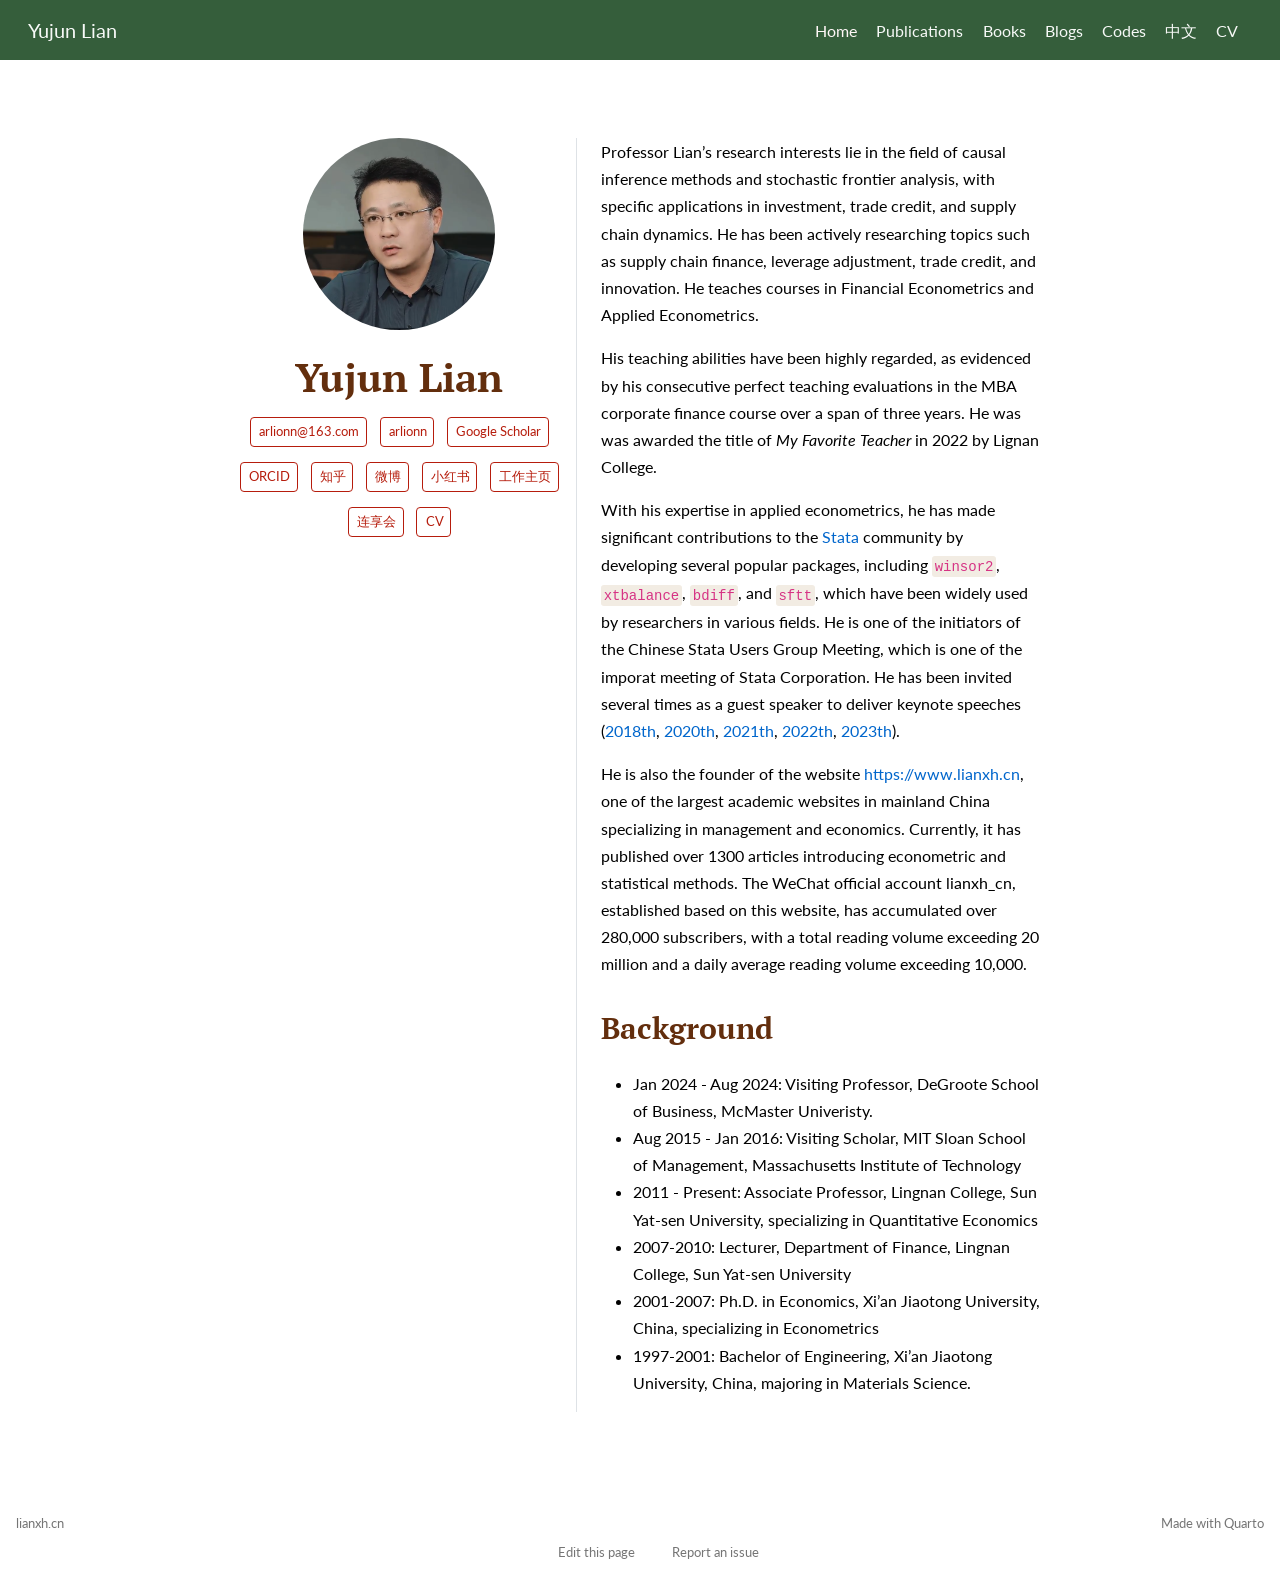
==== docs/index.html @ 592c9645 "Initial commit" ====
<!DOCTYPE html>
<html xmlns="http://www.w3.org/1999/xhtml" lang="en" xml:lang="en"><head>

<meta charset="utf-8">
<meta name="generator" content="quarto-1.6.39">

<meta name="viewport" content="width=device-width, initial-scale=1.0, user-scalable=yes">


<title>Yujun Lian</title>
<style>
code{white-space: pre-wrap;}
span.smallcaps{font-variant: small-caps;}
div.columns{display: flex; gap: min(4vw, 1.5em);}
div.column{flex: auto; overflow-x: auto;}
div.hanging-indent{margin-left: 1.5em; text-indent: -1.5em;}
ul.task-list{list-style: none;}
ul.task-list li input[type="checkbox"] {
  width: 0.8em;
  margin: 0 0.8em 0.2em -1em; /* quarto-specific, see https://github.com/quarto-dev/quarto-cli/issues/4556 */ 
  vertical-align: middle;
}
</style>


<script src="site_libs/quarto-nav/quarto-nav.js"></script>
<script src="site_libs/quarto-nav/headroom.min.js"></script>
<script src="site_libs/clipboard/clipboard.min.js"></script>
<script src="site_libs/quarto-search/autocomplete.umd.js"></script>
<script src="site_libs/quarto-search/fuse.min.js"></script>
<script src="site_libs/quarto-search/quarto-search.js"></script>
<meta name="quarto:offset" content="./">
<link href="./images/site-logo.png" rel="icon" type="image/png">
<script src="site_libs/quarto-html/quarto.js"></script>
<script src="site_libs/quarto-html/popper.min.js"></script>
<script src="site_libs/quarto-html/tippy.umd.min.js"></script>
<link href="site_libs/quarto-html/tippy.css" rel="stylesheet">
<link href="site_libs/quarto-html/quarto-syntax-highlighting-fe8e7e522ae82dd820442a7d00205796.css" rel="stylesheet" id="quarto-text-highlighting-styles">
<script src="site_libs/bootstrap/bootstrap.min.js"></script>
<link href="site_libs/bootstrap/bootstrap-icons.css" rel="stylesheet">
<link href="site_libs/bootstrap/bootstrap-5df277ab798583035ee15cc21a835e6a.min.css" rel="stylesheet" append-hash="true" id="quarto-bootstrap" data-mode="light">
<script id="quarto-search-options" type="application/json">{
  "location": "navbar",
  "copy-button": false,
  "collapse-after": 3,
  "panel-placement": "end",
  "type": "overlay",
  "limit": 50,
  "keyboard-shortcut": [
    "f",
    "/",
    "s"
  ],
  "show-item-context": false,
  "language": {
    "search-no-results-text": "No results",
    "search-matching-documents-text": "matching documents",
    "search-copy-link-title": "Copy link to search",
    "search-hide-matches-text": "Hide additional matches",
    "search-more-match-text": "more match in this document",
    "search-more-matches-text": "more matches in this document",
    "search-clear-button-title": "Clear",
    "search-text-placeholder": "",
    "search-detached-cancel-button-title": "Cancel",
    "search-submit-button-title": "Submit",
    "search-label": "Search"
  }
}</script>


</head>

<body class="nav-fixed fullcontent">

<div id="quarto-search-results"></div>
  <header id="quarto-header" class="headroom fixed-top">
    <nav class="navbar navbar-expand-lg " data-bs-theme="dark">
      <div class="navbar-container container-fluid">
      <div class="navbar-brand-container mx-auto">
    <a class="navbar-brand" href="./index.html">
    <span class="navbar-title">Yujun Lian</span>
    </a>
  </div>
            <div id="quarto-search" class="" title="Search"></div>
          <button class="navbar-toggler" type="button" data-bs-toggle="collapse" data-bs-target="#navbarCollapse" aria-controls="navbarCollapse" role="menu" aria-expanded="false" aria-label="Toggle navigation" onclick="if (window.quartoToggleHeadroom) { window.quartoToggleHeadroom(); }">
  <span class="navbar-toggler-icon"></span>
</button>
          <div class="collapse navbar-collapse" id="navbarCollapse">
            <ul class="navbar-nav navbar-nav-scroll ms-auto">
  <li class="nav-item">
    <a class="nav-link active" href="./index.html" aria-current="page"> 
<span class="menu-text">Home</span></a>
  </li>  
  <li class="nav-item">
    <a class="nav-link" href="./publications.html"> 
<span class="menu-text">Publications</span></a>
  </li>  
  <li class="nav-item">
    <a class="nav-link" href="./books.html"> 
<span class="menu-text">Books</span></a>
  </li>  
  <li class="nav-item">
    <a class="nav-link" href="./blog.html"> 
<span class="menu-text">Blogs</span></a>
  </li>  
  <li class="nav-item">
    <a class="nav-link" href="./codes.html"> 
<span class="menu-text">Codes</span></a>
  </li>  
  <li class="nav-item">
    <a class="nav-link" href="./Chinese.html"> 
<span class="menu-text">中文</span></a>
  </li>  
  <li class="nav-item">
    <a class="nav-link" href="./CV.pdf"> 
<span class="menu-text">CV</span></a>
  </li>  
</ul>
          </div> <!-- /navcollapse -->
            <div class="quarto-navbar-tools">
</div>
      </div> <!-- /container-fluid -->
    </nav>
</header>
<!-- content -->
<div id="quarto-content" class="quarto-container page-columns page-rows-contents page-layout-article page-navbar">
<!-- sidebar -->
<!-- margin-sidebar -->
    
<!-- main -->
<main class="content" id="quarto-document-content">




<div class="quarto-about-trestles">
  <div class="about-entity">
    <img src="images/lianyujun_2025.png" class="about-image
  round " style="height: 12em; width: 12em;">
<header id="title-block-header" class="quarto-title-block default">
<div class="quarto-title">
<h1 class="title">Yujun Lian</h1>
</div>
<div class="quarto-title-meta">
  </div>
</header>
    <div class="about-links">
  <a href="mailto:arlionn@163.com" class="about-link" rel="" target="">
    <i class="bi bi-mailbox"></i>
     <span class="about-link-text">arlionn@163.com</span>
  </a>
  <a href="https://github.com/lianyujun" class="about-link" rel="" target="">
    <i class="bi bi-github"></i>
     <span class="about-link-text">arlionn</span>
  </a>
  <a href="https://scholar.google.com/citations?user=tlkDP2AAAAAJ" class="about-link" rel="" target="">
    <i class="bi bi-book"></i>
     <span class="about-link-text">Google Scholar</span>
  </a>
  <a href="https://orcid.org/0000-0002-2011-7535" class="about-link" rel="" target="">
    <i class="bi bi-fingerprint"></i>
     <span class="about-link-text">ORCID</span>
  </a>
  <a href="https://www.zhihu.com/people/arlionn/" class="about-link" rel="" target="">
    <i class="bi bi-brands zhihu"></i>
     <span class="about-link-text">知乎</span>
  </a>
  <a href="https://weibo.com/arlionn" class="about-link" rel="" target="">
    <i class="bi bi-brands weibo"></i>
     <span class="about-link-text">微博</span>
  </a>
  <a href="https://www.xiaohongshu.com/user/profile/682968d9000000000a03da1a" class="about-link" rel="" target="">
    <i class="bi bi-brands xing"></i>
     <span class="about-link-text">小红书</span>
  </a>
  <a href="https://lingnan.sysu.edu.cn/faculty/LianYujun" class="about-link" rel="" target="">
    <i class="bi bi-solid user"></i>
     <span class="about-link-text">工作主页</span>
  </a>
  <a href="https://www.lianxh.cn" class="about-link" rel="" target="">
    <i class="bi bi-brands home"></i>
     <span class="about-link-text">连享会</span>
  </a>
  <a href="/CV.pdf" class="about-link" rel="" target="">
    <i class="bi bi-📝"></i>
     <span class="about-link-text">CV</span>
  </a>
</div>
  </div>
  <div class="about-contents"><div id="hero-heading">
<p>Professor Lian’s research interests lie in the field of causal inference methods and stochastic frontier analysis, with specific applications in investment, trade credit, and supply chain dynamics. He has been actively researching topics such as supply chain finance, leverage adjustment, trade credit, and innovation. He teaches courses in Financial Econometrics and Applied Econometrics.</p>
<p>His teaching abilities have been highly regarded, as evidenced by his consecutive perfect teaching evaluations in the MBA corporate finance course over a span of three years. He was was awarded the title of <em>My Favorite Teacher</em> in 2022 by Lignan College.</p>
<p>With his expertise in applied econometrics, he has made significant contributions to the <a href="https://www.stata.com/">Stata</a> community by developing several popular packages, including <code>winsor2</code>, <code>xtbalance</code>, <code>bdiff</code>, and <code>sftt</code>, which have been widely used by researchers in various fields. He is one of the initiators of the Chinese Stata Users Group Meeting, which is one of the imporat meeting of Stata Corporation. He has been invited several times as a guest speaker to deliver keynote speeches (<a href="https://www.stata.com/meeting/china18/">2018th</a>, <a href="https://www.stata.com/meeting/china20-Uone-Tech/">2020th</a>, <a href="https://www.stata.com/meeting/china21-Uone-Tech/">2021th</a>, <a href="https://www.stata.com/meeting/china22-Uone-Tech/">2022th</a>, <a href="https://www.stata.com/meeting/china23-Uone-Tech/">2023th</a>).</p>
<p>He is also the founder of the website <a href="https://www.lianxh.cn" class="uri">https://www.lianxh.cn</a>, one of the largest academic websites in mainland China specializing in management and economics. Currently, it has published over 1300 articles introducing econometric and statistical methods. The WeChat official account lianxh_cn, established based on this website, has accumulated over 280,000 subscribers, with a total reading volume exceeding 20 million and a daily average reading volume exceeding 10,000.</p>
<section id="background" class="level2">
<h2 data-anchor-id="background">Background</h2>
<ul>
<li>Jan 2024 - Aug 2024: Visiting Professor, DeGroote School of Business, McMaster Univeristy.</li>
<li>Aug 2015 - Jan 2016: Visiting Scholar, MIT Sloan School of Management, Massachusetts Institute of Technology</li>
<li>2011 - Present: Associate Professor, Lingnan College, Sun Yat-sen University, specializing in Quantitative Economics</li>
<li>2007-2010: Lecturer, Department of Finance, Lingnan College, Sun Yat-sen University</li>
<li>2001-2007: Ph.D.&nbsp;in Economics, Xi’an Jiaotong University, China, specializing in Econometrics</li>
<li>1997-2001: Bachelor of Engineering, Xi’an Jiaotong University, China, majoring in Materials Science.</li>
</ul>
</section>
</div></div>
</div>





</main> <!-- /main -->
<script id="quarto-html-after-body" type="application/javascript">
window.document.addEventListener("DOMContentLoaded", function (event) {
  const toggleBodyColorMode = (bsSheetEl) => {
    const mode = bsSheetEl.getAttribute("data-mode");
    const bodyEl = window.document.querySelector("body");
    if (mode === "dark") {
      bodyEl.classList.add("quarto-dark");
      bodyEl.classList.remove("quarto-light");
    } else {
      bodyEl.classList.add("quarto-light");
      bodyEl.classList.remove("quarto-dark");
    }
  }
  const toggleBodyColorPrimary = () => {
    const bsSheetEl = window.document.querySelector("link#quarto-bootstrap");
    if (bsSheetEl) {
      toggleBodyColorMode(bsSheetEl);
    }
  }
  toggleBodyColorPrimary();  
  const isCodeAnnotation = (el) => {
    for (const clz of el.classList) {
      if (clz.startsWith('code-annotation-')) {                     
        return true;
      }
    }
    return false;
  }
  const onCopySuccess = function(e) {
    // button target
    const button = e.trigger;
    // don't keep focus
    button.blur();
    // flash "checked"
    button.classList.add('code-copy-button-checked');
    var currentTitle = button.getAttribute("title");
    button.setAttribute("title", "Copied!");
    let tooltip;
    if (window.bootstrap) {
      button.setAttribute("data-bs-toggle", "tooltip");
      button.setAttribute("data-bs-placement", "left");
      button.setAttribute("data-bs-title", "Copied!");
      tooltip = new bootstrap.Tooltip(button, 
        { trigger: "manual", 
          customClass: "code-copy-button-tooltip",
          offset: [0, -8]});
      tooltip.show();    
    }
    setTimeout(function() {
      if (tooltip) {
        tooltip.hide();
        button.removeAttribute("data-bs-title");
        button.removeAttribute("data-bs-toggle");
        button.removeAttribute("data-bs-placement");
      }
      button.setAttribute("title", currentTitle);
      button.classList.remove('code-copy-button-checked');
    }, 1000);
    // clear code selection
    e.clearSelection();
  }
  const getTextToCopy = function(trigger) {
      const codeEl = trigger.previousElementSibling.cloneNode(true);
      for (const childEl of codeEl.children) {
        if (isCodeAnnotation(childEl)) {
          childEl.remove();
        }
      }
      return codeEl.innerText;
  }
  const clipboard = new window.ClipboardJS('.code-copy-button:not([data-in-quarto-modal])', {
    text: getTextToCopy
  });
  clipboard.on('success', onCopySuccess);
  if (window.document.getElementById('quarto-embedded-source-code-modal')) {
    const clipboardModal = new window.ClipboardJS('.code-copy-button[data-in-quarto-modal]', {
      text: getTextToCopy,
      container: window.document.getElementById('quarto-embedded-source-code-modal')
    });
    clipboardModal.on('success', onCopySuccess);
  }
    var localhostRegex = new RegExp(/^(?:http|https):\/\/localhost\:?[0-9]*\//);
    var mailtoRegex = new RegExp(/^mailto:/);
      var filterRegex = new RegExp("https:\/\/lianyujun\.github\.io");
    var isInternal = (href) => {
        return filterRegex.test(href) || localhostRegex.test(href) || mailtoRegex.test(href);
    }
    // Inspect non-navigation links and adorn them if external
 	var links = window.document.querySelectorAll('a[href]:not(.nav-link):not(.navbar-brand):not(.toc-action):not(.sidebar-link):not(.sidebar-item-toggle):not(.pagination-link):not(.no-external):not([aria-hidden]):not(.dropdown-item):not(.quarto-navigation-tool):not(.about-link)');
    for (var i=0; i<links.length; i++) {
      const link = links[i];
      if (!isInternal(link.href)) {
        // undo the damage that might have been done by quarto-nav.js in the case of
        // links that we want to consider external
        if (link.dataset.originalHref !== undefined) {
          link.href = link.dataset.originalHref;
        }
      }
    }
  function tippyHover(el, contentFn, onTriggerFn, onUntriggerFn) {
    const config = {
      allowHTML: true,
      maxWidth: 500,
      delay: 100,
      arrow: false,
      appendTo: function(el) {
          return el.parentElement;
      },
      interactive: true,
      interactiveBorder: 10,
      theme: 'quarto',
      placement: 'bottom-start',
    };
    if (contentFn) {
      config.content = contentFn;
    }
    if (onTriggerFn) {
      config.onTrigger = onTriggerFn;
    }
    if (onUntriggerFn) {
      config.onUntrigger = onUntriggerFn;
    }
    window.tippy(el, config); 
  }
  const noterefs = window.document.querySelectorAll('a[role="doc-noteref"]');
  for (var i=0; i<noterefs.length; i++) {
    const ref = noterefs[i];
    tippyHover(ref, function() {
      // use id or data attribute instead here
      let href = ref.getAttribute('data-footnote-href') || ref.getAttribute('href');
      try { href = new URL(href).hash; } catch {}
      const id = href.replace(/^#\/?/, "");
      const note = window.document.getElementById(id);
      if (note) {
        return note.innerHTML;
      } else {
        return "";
      }
    });
  }
  const xrefs = window.document.querySelectorAll('a.quarto-xref');
  const processXRef = (id, note) => {
    // Strip column container classes
    const stripColumnClz = (el) => {
      el.classList.remove("page-full", "page-columns");
      if (el.children) {
        for (const child of el.children) {
          stripColumnClz(child);
        }
      }
    }
    stripColumnClz(note)
    if (id === null || id.startsWith('sec-')) {
      // Special case sections, only their first couple elements
      const container = document.createElement("div");
      if (note.children && note.children.length > 2) {
        container.appendChild(note.children[0].cloneNode(true));
        for (let i = 1; i < note.children.length; i++) {
          const child = note.children[i];
          if (child.tagName === "P" && child.innerText === "") {
            continue;
          } else {
            container.appendChild(child.cloneNode(true));
            break;
          }
        }
        if (window.Quarto?.typesetMath) {
          window.Quarto.typesetMath(container);
        }
        return container.innerHTML
      } else {
        if (window.Quarto?.typesetMath) {
          window.Quarto.typesetMath(note);
        }
        return note.innerHTML;
      }
    } else {
      // Remove any anchor links if they are present
      const anchorLink = note.querySelector('a.anchorjs-link');
      if (anchorLink) {
        anchorLink.remove();
      }
      if (window.Quarto?.typesetMath) {
        window.Quarto.typesetMath(note);
      }
      if (note.classList.contains("callout")) {
        return note.outerHTML;
      } else {
        return note.innerHTML;
      }
    }
  }
  for (var i=0; i<xrefs.length; i++) {
    const xref = xrefs[i];
    tippyHover(xref, undefined, function(instance) {
      instance.disable();
      let url = xref.getAttribute('href');
      let hash = undefined; 
      if (url.startsWith('#')) {
        hash = url;
      } else {
        try { hash = new URL(url).hash; } catch {}
      }
      if (hash) {
        const id = hash.replace(/^#\/?/, "");
        const note = window.document.getElementById(id);
        if (note !== null) {
          try {
            const html = processXRef(id, note.cloneNode(true));
            instance.setContent(html);
          } finally {
            instance.enable();
            instance.show();
          }
        } else {
          // See if we can fetch this
          fetch(url.split('#')[0])
          .then(res => res.text())
          .then(html => {
            const parser = new DOMParser();
            const htmlDoc = parser.parseFromString(html, "text/html");
            const note = htmlDoc.getElementById(id);
            if (note !== null) {
              const html = processXRef(id, note);
              instance.setContent(html);
            } 
          }).finally(() => {
            instance.enable();
            instance.show();
          });
        }
      } else {
        // See if we can fetch a full url (with no hash to target)
        // This is a special case and we should probably do some content thinning / targeting
        fetch(url)
        .then(res => res.text())
        .then(html => {
          const parser = new DOMParser();
          const htmlDoc = parser.parseFromString(html, "text/html");
          const note = htmlDoc.querySelector('main.content');
          if (note !== null) {
            // This should only happen for chapter cross references
            // (since there is no id in the URL)
            // remove the first header
            if (note.children.length > 0 && note.children[0].tagName === "HEADER") {
              note.children[0].remove();
            }
            const html = processXRef(null, note);
            instance.setContent(html);
          } 
        }).finally(() => {
          instance.enable();
          instance.show();
        });
      }
    }, function(instance) {
    });
  }
      let selectedAnnoteEl;
      const selectorForAnnotation = ( cell, annotation) => {
        let cellAttr = 'data-code-cell="' + cell + '"';
        let lineAttr = 'data-code-annotation="' +  annotation + '"';
        const selector = 'span[' + cellAttr + '][' + lineAttr + ']';
        return selector;
      }
      const selectCodeLines = (annoteEl) => {
        const doc = window.document;
        const targetCell = annoteEl.getAttribute("data-target-cell");
        const targetAnnotation = annoteEl.getAttribute("data-target-annotation");
        const annoteSpan = window.document.querySelector(selectorForAnnotation(targetCell, targetAnnotation));
        const lines = annoteSpan.getAttribute("data-code-lines").split(",");
        const lineIds = lines.map((line) => {
          return targetCell + "-" + line;
        })
        let top = null;
        let height = null;
        let parent = null;
        if (lineIds.length > 0) {
            //compute the position of the single el (top and bottom and make a div)
            const el = window.document.getElementById(lineIds[0]);
            top = el.offsetTop;
            height = el.offsetHeight;
            parent = el.parentElement.parentElement;
          if (lineIds.length > 1) {
            const lastEl = window.document.getElementById(lineIds[lineIds.length - 1]);
            const bottom = lastEl.offsetTop + lastEl.offsetHeight;
            height = bottom - top;
          }
          if (top !== null && height !== null && parent !== null) {
            // cook up a div (if necessary) and position it 
            let div = window.document.getElementById("code-annotation-line-highlight");
            if (div === null) {
              div = window.document.createElement("div");
              div.setAttribute("id", "code-annotation-line-highlight");
              div.style.position = 'absolute';
              parent.appendChild(div);
            }
            div.style.top = top - 2 + "px";
            div.style.height = height + 4 + "px";
            div.style.left = 0;
            let gutterDiv = window.document.getElementById("code-annotation-line-highlight-gutter");
            if (gutterDiv === null) {
              gutterDiv = window.document.createElement("div");
              gutterDiv.setAttribute("id", "code-annotation-line-highlight-gutter");
              gutterDiv.style.position = 'absolute';
              const codeCell = window.document.getElementById(targetCell);
              const gutter = codeCell.querySelector('.code-annotation-gutter');
              gutter.appendChild(gutterDiv);
            }
            gutterDiv.style.top = top - 2 + "px";
            gutterDiv.style.height = height + 4 + "px";
          }
          selectedAnnoteEl = annoteEl;
        }
      };
      const unselectCodeLines = () => {
        const elementsIds = ["code-annotation-line-highlight", "code-annotation-line-highlight-gutter"];
        elementsIds.forEach((elId) => {
          const div = window.document.getElementById(elId);
          if (div) {
            div.remove();
          }
        });
        selectedAnnoteEl = undefined;
      };
        // Handle positioning of the toggle
    window.addEventListener(
      "resize",
      throttle(() => {
        elRect = undefined;
        if (selectedAnnoteEl) {
          selectCodeLines(selectedAnnoteEl);
        }
      }, 10)
    );
    function throttle(fn, ms) {
    let throttle = false;
    let timer;
      return (...args) => {
        if(!throttle) { // first call gets through
            fn.apply(this, args);
            throttle = true;
        } else { // all the others get throttled
            if(timer) clearTimeout(timer); // cancel #2
            timer = setTimeout(() => {
              fn.apply(this, args);
              timer = throttle = false;
            }, ms);
        }
      };
    }
      // Attach click handler to the DT
      const annoteDls = window.document.querySelectorAll('dt[data-target-cell]');
      for (const annoteDlNode of annoteDls) {
        annoteDlNode.addEventListener('click', (event) => {
          const clickedEl = event.target;
          if (clickedEl !== selectedAnnoteEl) {
            unselectCodeLines();
            const activeEl = window.document.querySelector('dt[data-target-cell].code-annotation-active');
            if (activeEl) {
              activeEl.classList.remove('code-annotation-active');
            }
            selectCodeLines(clickedEl);
            clickedEl.classList.add('code-annotation-active');
          } else {
            // Unselect the line
            unselectCodeLines();
            clickedEl.classList.remove('code-annotation-active');
          }
        });
      }
  const findCites = (el) => {
    const parentEl = el.parentElement;
    if (parentEl) {
      const cites = parentEl.dataset.cites;
      if (cites) {
        return {
          el,
          cites: cites.split(' ')
        };
      } else {
        return findCites(el.parentElement)
      }
    } else {
      return undefined;
    }
  };
  var bibliorefs = window.document.querySelectorAll('a[role="doc-biblioref"]');
  for (var i=0; i<bibliorefs.length; i++) {
    const ref = bibliorefs[i];
    const citeInfo = findCites(ref);
    if (citeInfo) {
      tippyHover(citeInfo.el, function() {
        var popup = window.document.createElement('div');
        citeInfo.cites.forEach(function(cite) {
          var citeDiv = window.document.createElement('div');
          citeDiv.classList.add('hanging-indent');
          citeDiv.classList.add('csl-entry');
          var biblioDiv = window.document.getElementById('ref-' + cite);
          if (biblioDiv) {
            citeDiv.innerHTML = biblioDiv.innerHTML;
          }
          popup.appendChild(citeDiv);
        });
        return popup.innerHTML;
      });
    }
  }
});
</script>
</div> <!-- /content -->
<footer class="footer">
  <div class="nav-footer">
    <div class="nav-footer-left">
<p><a href="https://www.lianxh.cn">lianxh.cn</a><br></p>
</div>   
    <div class="nav-footer-center">
      &nbsp;
    <div class="toc-actions"><ul><li><a href="https://github.com/lianyujun/lianyujun.github.io/edit/main/index.qmd" class="toc-action"><i class="bi bi-github"></i>Edit this page</a></li><li><a href="https://github.com/lianyujun/lianyujun.github.io/issues/new" class="toc-action"><i class="bi empty"></i>Report an issue</a></li></ul></div></div>
    <div class="nav-footer-right">
<p>Made with <a href="https://quarto.org/">Quarto</a><br></p>
</div>
  </div>
</footer>




</body></html>
---- docs/site_libs/quarto-html/tippy.css ----
.tippy-box[data-animation=fade][data-state=hidden]{opacity:0}[data-tippy-root]{max-width:calc(100vw - 10px)}.tippy-box{position:relative;background-color:#333;color:#fff;border-radius:4px;font-size:14px;line-height:1.4;white-space:normal;outline:0;transition-property:transform,visibility,opacity}.tippy-box[data-placement^=top]>.tippy-arrow{bottom:0}.tippy-box[data-placement^=top]>.tippy-arrow:before{bottom:-7px;left:0;border-width:8px 8px 0;border-top-color:initial;transform-origin:center top}.tippy-box[data-placement^=bottom]>.tippy-arrow{top:0}.tippy-box[data-placement^=bottom]>.tippy-arrow:before{top:-7px;left:0;border-width:0 8px 8px;border-bottom-color:initial;transform-origin:center bottom}.tippy-box[data-placement^=left]>.tippy-arrow{right:0}.tippy-box[data-placement^=left]>.tippy-arrow:before{border-width:8px 0 8px 8px;border-left-color:initial;right:-7px;transform-origin:center left}.tippy-box[data-placement^=right]>.tippy-arrow{left:0}.tippy-box[data-placement^=right]>.tippy-arrow:before{left:-7px;border-width:8px 8px 8px 0;border-right-color:initial;transform-origin:center right}.tippy-box[data-inertia][data-state=visible]{transition-timing-function:cubic-bezier(.54,1.5,.38,1.11)}.tippy-arrow{width:16px;height:16px;color:#333}.tippy-arrow:before{content:"";position:absolute;border-color:transparent;border-style:solid}.tippy-content{position:relative;padding:5px 9px;z-index:1}
---- docs/site_libs/quarto-html/quarto-syntax-highlighting-fe8e7e522ae82dd820442a7d00205796.css ----
/* quarto syntax highlight colors */
:root {
  --quarto-hl-ot-color: #003B4F;
  --quarto-hl-at-color: #657422;
  --quarto-hl-ss-color: #20794D;
  --quarto-hl-an-color: #5E5E5E;
  --quarto-hl-fu-color: #4758AB;
  --quarto-hl-st-color: #20794D;
  --quarto-hl-cf-color: #003B4F;
  --quarto-hl-op-color: #5E5E5E;
  --quarto-hl-er-color: #AD0000;
  --quarto-hl-bn-color: #AD0000;
  --quarto-hl-al-color: #AD0000;
  --quarto-hl-va-color: #111111;
  --quarto-hl-bu-color: inherit;
  --quarto-hl-ex-color: inherit;
  --quarto-hl-pp-color: #AD0000;
  --quarto-hl-in-color: #5E5E5E;
  --quarto-hl-vs-color: #20794D;
  --quarto-hl-wa-color: #5E5E5E;
  --quarto-hl-do-color: #5E5E5E;
  --quarto-hl-im-color: #00769E;
  --quarto-hl-ch-color: #20794D;
  --quarto-hl-dt-color: #AD0000;
  --quarto-hl-fl-color: #AD0000;
  --quarto-hl-co-color: #5E5E5E;
  --quarto-hl-cv-color: #5E5E5E;
  --quarto-hl-cn-color: #8f5902;
  --quarto-hl-sc-color: #5E5E5E;
  --quarto-hl-dv-color: #AD0000;
  --quarto-hl-kw-color: #003B4F;
}

/* other quarto variables */
:root {
  --quarto-font-monospace: "Source Code Pro", monospace;
}

pre > code.sourceCode > span {
  color: #003B4F;
}

code span {
  color: #003B4F;
}

code.sourceCode > span {
  color: #003B4F;
}

div.sourceCode,
div.sourceCode pre.sourceCode {
  color: #003B4F;
}

code span.ot {
  color: #003B4F;
  font-style: inherit;
}

code span.at {
  color: #657422;
  font-style: inherit;
}

code span.ss {
  color: #20794D;
  font-style: inherit;
}

code span.an {
  color: #5E5E5E;
  font-style: inherit;
}

code span.fu {
  color: #4758AB;
  font-style: inherit;
}

code span.st {
  color: #20794D;
  font-style: inherit;
}

code span.cf {
  color: #003B4F;
  font-weight: bold;
  font-style: inherit;
}

code span.op {
  color: #5E5E5E;
  font-style: inherit;
}

code span.er {
  color: #AD0000;
  font-style: inherit;
}

code span.bn {
  color: #AD0000;
  font-style: inherit;
}

code span.al {
  color: #AD0000;
  font-style: inherit;
}

code span.va {
  color: #111111;
  font-style: inherit;
}

code span.bu {
  font-style: inherit;
}

code span.ex {
  font-style: inherit;
}

code span.pp {
  color: #AD0000;
  font-style: inherit;
}

code span.in {
  color: #5E5E5E;
  font-style: inherit;
}

code span.vs {
  color: #20794D;
  font-style: inherit;
}

code span.wa {
  color: #5E5E5E;
  font-style: italic;
}

code span.do {
  color: #5E5E5E;
  font-style: italic;
}

code span.im {
  color: #00769E;
  font-style: inherit;
}

code span.ch {
  color: #20794D;
  font-style: inherit;
}

code span.dt {
  color: #AD0000;
  font-style: inherit;
}

code span.fl {
  color: #AD0000;
  font-style: inherit;
}

code span.co {
  color: #5E5E5E;
  font-style: inherit;
}

code span.cv {
  color: #5E5E5E;
  font-style: italic;
}

code span.cn {
  color: #8f5902;
  font-style: inherit;
}

code span.sc {
  color: #5E5E5E;
  font-style: inherit;
}

code span.dv {
  color: #AD0000;
  font-style: inherit;
}

code span.kw {
  color: #003B4F;
  font-weight: bold;
  font-style: inherit;
}

.prevent-inlining {
  content: "</";
}

/*# sourceMappingURL=11f62f7c3d2629834ad34dfb195daf18.css.map */
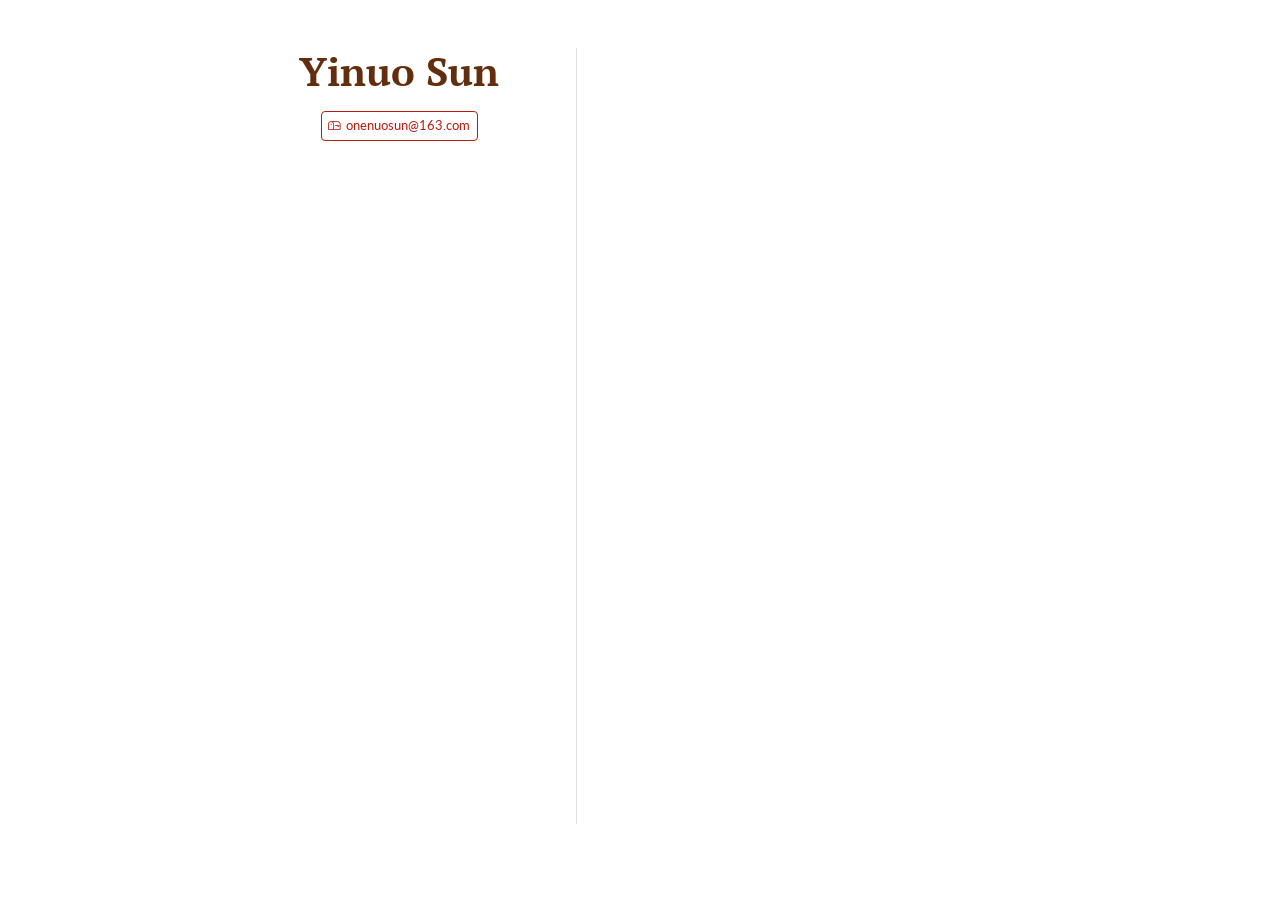
==== commit b1379fd7: "1. Modify profile." ====
--- a/docs/index.html
+++ b/docs/index.html
@@ -2,12 +2,12 @@
 <html xmlns="http://www.w3.org/1999/xhtml" lang="en" xml:lang="en"><head>
 
 <meta charset="utf-8">
-<meta name="generator" content="quarto-1.6.39">
+<meta name="generator" content="quarto-1.8.25">
 
 <meta name="viewport" content="width=device-width, initial-scale=1.0, user-scalable=yes">
 
 
-<title>Yujun Lian</title>
+<title>Yinuo Sun</title>
 <style>
 code{white-space: pre-wrap;}
 span.smallcaps{font-variant: small-caps;}
@@ -24,27 +24,27 @@
 
 
 <script src="site_libs/quarto-nav/quarto-nav.js"></script>
-<script src="site_libs/quarto-nav/headroom.min.js"></script>
 <script src="site_libs/clipboard/clipboard.min.js"></script>
 <script src="site_libs/quarto-search/autocomplete.umd.js"></script>
 <script src="site_libs/quarto-search/fuse.min.js"></script>
 <script src="site_libs/quarto-search/quarto-search.js"></script>
 <meta name="quarto:offset" content="./">
-<link href="./images/site-logo.png" rel="icon" type="image/png">
-<script src="site_libs/quarto-html/quarto.js"></script>
+<script src="site_libs/quarto-html/quarto.js" type="module"></script>
+<script src="site_libs/quarto-html/tabsets/tabsets.js" type="module"></script>
+<script src="site_libs/quarto-html/axe/axe-check.js" type="module"></script>
 <script src="site_libs/quarto-html/popper.min.js"></script>
 <script src="site_libs/quarto-html/tippy.umd.min.js"></script>
 <link href="site_libs/quarto-html/tippy.css" rel="stylesheet">
-<link href="site_libs/quarto-html/quarto-syntax-highlighting-fe8e7e522ae82dd820442a7d00205796.css" rel="stylesheet" id="quarto-text-highlighting-styles">
+<link href="site_libs/quarto-html/quarto-syntax-highlighting-919c7ec90743d9b1e9761dff04b41dfc.css" rel="stylesheet" id="quarto-text-highlighting-styles">
 <script src="site_libs/bootstrap/bootstrap.min.js"></script>
 <link href="site_libs/bootstrap/bootstrap-icons.css" rel="stylesheet">
-<link href="site_libs/bootstrap/bootstrap-5df277ab798583035ee15cc21a835e6a.min.css" rel="stylesheet" append-hash="true" id="quarto-bootstrap" data-mode="light">
+<link href="site_libs/bootstrap/bootstrap-514b4b19e9d24a72632852b29f151577.min.css" rel="stylesheet" append-hash="true" id="quarto-bootstrap" data-mode="light">
 <script id="quarto-search-options" type="application/json">{
-  "location": "navbar",
+  "location": "sidebar",
   "copy-button": false,
   "collapse-after": 3,
-  "panel-placement": "end",
-  "type": "overlay",
+  "panel-placement": "start",
+  "type": "textbox",
   "limit": 50,
   "keyboard-shortcut": [
     "f",
@@ -70,371 +70,268 @@
 
 </head>
 
-<body class="nav-fixed fullcontent">
+<body class="fullcontent quarto-light">
 
 <div id="quarto-search-results"></div>
-  <header id="quarto-header" class="headroom fixed-top">
-    <nav class="navbar navbar-expand-lg " data-bs-theme="dark">
-      <div class="navbar-container container-fluid">
-      <div class="navbar-brand-container mx-auto">
-    <a class="navbar-brand" href="./index.html">
-    <span class="navbar-title">Yujun Lian</span>
-    </a>
-  </div>
-            <div id="quarto-search" class="" title="Search"></div>
-          <button class="navbar-toggler" type="button" data-bs-toggle="collapse" data-bs-target="#navbarCollapse" aria-controls="navbarCollapse" role="menu" aria-expanded="false" aria-label="Toggle navigation" onclick="if (window.quartoToggleHeadroom) { window.quartoToggleHeadroom(); }">
-  <span class="navbar-toggler-icon"></span>
-</button>
-          <div class="collapse navbar-collapse" id="navbarCollapse">
-            <ul class="navbar-nav navbar-nav-scroll ms-auto">
-  <li class="nav-item">
-    <a class="nav-link active" href="./index.html" aria-current="page"> 
-<span class="menu-text">Home</span></a>
-  </li>  
-  <li class="nav-item">
-    <a class="nav-link" href="./publications.html"> 
-<span class="menu-text">Publications</span></a>
-  </li>  
-  <li class="nav-item">
-    <a class="nav-link" href="./books.html"> 
-<span class="menu-text">Books</span></a>
-  </li>  
-  <li class="nav-item">
-    <a class="nav-link" href="./blog.html"> 
-<span class="menu-text">Blogs</span></a>
-  </li>  
-  <li class="nav-item">
-    <a class="nav-link" href="./codes.html"> 
-<span class="menu-text">Codes</span></a>
-  </li>  
-  <li class="nav-item">
-    <a class="nav-link" href="./Chinese.html"> 
-<span class="menu-text">中文</span></a>
-  </li>  
-  <li class="nav-item">
-    <a class="nav-link" href="./CV.pdf"> 
-<span class="menu-text">CV</span></a>
-  </li>  
-</ul>
-          </div> <!-- /navcollapse -->
-            <div class="quarto-navbar-tools">
-</div>
-      </div> <!-- /container-fluid -->
-    </nav>
-</header>
 <!-- content -->
-<div id="quarto-content" class="quarto-container page-columns page-rows-contents page-layout-article page-navbar">
+<div id="quarto-content" class="quarto-container page-columns page-rows-contents page-layout-article">
 <!-- sidebar -->
 <!-- margin-sidebar -->
     
 <!-- main -->
-<main class="content" id="quarto-document-content">
-
-
-
-
 <div class="quarto-about-trestles">
   <div class="about-entity">
-    <img src="images/lianyujun_2025.png" class="about-image
-  round " style="height: 12em; width: 12em;">
 <header id="title-block-header" class="quarto-title-block default">
 <div class="quarto-title">
-<h1 class="title">Yujun Lian</h1>
+<h1 class="title">Yinuo Sun</h1>
 </div>
 <div class="quarto-title-meta">
   </div>
 </header>
     <div class="about-links">
-  <a href="mailto:arlionn@163.com" class="about-link" rel="" target="">
+  <a href="/onenuosun@163.com" class="about-link" rel="" target="">
     <i class="bi bi-mailbox"></i>
-     <span class="about-link-text">arlionn@163.com</span>
-  </a>
-  <a href="https://github.com/lianyujun" class="about-link" rel="" target="">
-    <i class="bi bi-github"></i>
-     <span class="about-link-text">arlionn</span>
-  </a>
-  <a href="https://scholar.google.com/citations?user=tlkDP2AAAAAJ" class="about-link" rel="" target="">
-    <i class="bi bi-book"></i>
-     <span class="about-link-text">Google Scholar</span>
-  </a>
-  <a href="https://orcid.org/0000-0002-2011-7535" class="about-link" rel="" target="">
-    <i class="bi bi-fingerprint"></i>
-     <span class="about-link-text">ORCID</span>
-  </a>
-  <a href="https://www.zhihu.com/people/arlionn/" class="about-link" rel="" target="">
-    <i class="bi bi-brands zhihu"></i>
-     <span class="about-link-text">知乎</span>
-  </a>
-  <a href="https://weibo.com/arlionn" class="about-link" rel="" target="">
-    <i class="bi bi-brands weibo"></i>
-     <span class="about-link-text">微博</span>
-  </a>
-  <a href="https://www.xiaohongshu.com/user/profile/682968d9000000000a03da1a" class="about-link" rel="" target="">
-    <i class="bi bi-brands xing"></i>
-     <span class="about-link-text">小红书</span>
-  </a>
-  <a href="https://lingnan.sysu.edu.cn/faculty/LianYujun" class="about-link" rel="" target="">
-    <i class="bi bi-solid user"></i>
-     <span class="about-link-text">工作主页</span>
-  </a>
-  <a href="https://www.lianxh.cn" class="about-link" rel="" target="">
-    <i class="bi bi-brands home"></i>
-     <span class="about-link-text">连享会</span>
-  </a>
-  <a href="/CV.pdf" class="about-link" rel="" target="">
-    <i class="bi bi-📝"></i>
-     <span class="about-link-text">CV</span>
+     <span class="about-link-text">onenuosun@163.com</span>
   </a>
 </div>
   </div>
-  <div class="about-contents"><div id="hero-heading">
-<p>Professor Lian’s research interests lie in the field of causal inference methods and stochastic frontier analysis, with specific applications in investment, trade credit, and supply chain dynamics. He has been actively researching topics such as supply chain finance, leverage adjustment, trade credit, and innovation. He teaches courses in Financial Econometrics and Applied Econometrics.</p>
-<p>His teaching abilities have been highly regarded, as evidenced by his consecutive perfect teaching evaluations in the MBA corporate finance course over a span of three years. He was was awarded the title of <em>My Favorite Teacher</em> in 2022 by Lignan College.</p>
-<p>With his expertise in applied econometrics, he has made significant contributions to the <a href="https://www.stata.com/">Stata</a> community by developing several popular packages, including <code>winsor2</code>, <code>xtbalance</code>, <code>bdiff</code>, and <code>sftt</code>, which have been widely used by researchers in various fields. He is one of the initiators of the Chinese Stata Users Group Meeting, which is one of the imporat meeting of Stata Corporation. He has been invited several times as a guest speaker to deliver keynote speeches (<a href="https://www.stata.com/meeting/china18/">2018th</a>, <a href="https://www.stata.com/meeting/china20-Uone-Tech/">2020th</a>, <a href="https://www.stata.com/meeting/china21-Uone-Tech/">2021th</a>, <a href="https://www.stata.com/meeting/china22-Uone-Tech/">2022th</a>, <a href="https://www.stata.com/meeting/china23-Uone-Tech/">2023th</a>).</p>
-<p>He is also the founder of the website <a href="https://www.lianxh.cn" class="uri">https://www.lianxh.cn</a>, one of the largest academic websites in mainland China specializing in management and economics. Currently, it has published over 1300 articles introducing econometric and statistical methods. The WeChat official account lianxh_cn, established based on this website, has accumulated over 280,000 subscribers, with a total reading volume exceeding 20 million and a daily average reading volume exceeding 10,000.</p>
-<section id="background" class="level2">
-<h2 data-anchor-id="background">Background</h2>
-<ul>
-<li>Jan 2024 - Aug 2024: Visiting Professor, DeGroote School of Business, McMaster Univeristy.</li>
-<li>Aug 2015 - Jan 2016: Visiting Scholar, MIT Sloan School of Management, Massachusetts Institute of Technology</li>
-<li>2011 - Present: Associate Professor, Lingnan College, Sun Yat-sen University, specializing in Quantitative Economics</li>
-<li>2007-2010: Lecturer, Department of Finance, Lingnan College, Sun Yat-sen University</li>
-<li>2001-2007: Ph.D.&nbsp;in Economics, Xi’an Jiaotong University, China, specializing in Econometrics</li>
-<li>1997-2001: Bachelor of Engineering, Xi’an Jiaotong University, China, majoring in Materials Science.</li>
-</ul>
-</section>
-</div></div>
+  <div class="about-contents"><main class="content" id="quarto-document-content">
+
+
+</main></div>
 </div>
-
-
-
-
-
-</main> <!-- /main -->
+ <!-- /main -->
 <script id="quarto-html-after-body" type="application/javascript">
-window.document.addEventListener("DOMContentLoaded", function (event) {
-  const toggleBodyColorMode = (bsSheetEl) => {
-    const mode = bsSheetEl.getAttribute("data-mode");
-    const bodyEl = window.document.querySelector("body");
-    if (mode === "dark") {
-      bodyEl.classList.add("quarto-dark");
-      bodyEl.classList.remove("quarto-light");
-    } else {
-      bodyEl.classList.add("quarto-light");
-      bodyEl.classList.remove("quarto-dark");
-    }
-  }
-  const toggleBodyColorPrimary = () => {
-    const bsSheetEl = window.document.querySelector("link#quarto-bootstrap");
-    if (bsSheetEl) {
-      toggleBodyColorMode(bsSheetEl);
-    }
-  }
-  toggleBodyColorPrimary();  
-  const isCodeAnnotation = (el) => {
-    for (const clz of el.classList) {
-      if (clz.startsWith('code-annotation-')) {                     
-        return true;
-      }
-    }
-    return false;
-  }
-  const onCopySuccess = function(e) {
-    // button target
-    const button = e.trigger;
-    // don't keep focus
-    button.blur();
-    // flash "checked"
-    button.classList.add('code-copy-button-checked');
-    var currentTitle = button.getAttribute("title");
-    button.setAttribute("title", "Copied!");
-    let tooltip;
-    if (window.bootstrap) {
-      button.setAttribute("data-bs-toggle", "tooltip");
-      button.setAttribute("data-bs-placement", "left");
-      button.setAttribute("data-bs-title", "Copied!");
-      tooltip = new bootstrap.Tooltip(button, 
-        { trigger: "manual", 
-          customClass: "code-copy-button-tooltip",
-          offset: [0, -8]});
-      tooltip.show();    
-    }
-    setTimeout(function() {
-      if (tooltip) {
-        tooltip.hide();
-        button.removeAttribute("data-bs-title");
-        button.removeAttribute("data-bs-toggle");
-        button.removeAttribute("data-bs-placement");
-      }
-      button.setAttribute("title", currentTitle);
-      button.classList.remove('code-copy-button-checked');
-    }, 1000);
-    // clear code selection
-    e.clearSelection();
-  }
-  const getTextToCopy = function(trigger) {
-      const codeEl = trigger.previousElementSibling.cloneNode(true);
+  window.document.addEventListener("DOMContentLoaded", function (event) {
+    const isCodeAnnotation = (el) => {
+      for (const clz of el.classList) {
+        if (clz.startsWith('code-annotation-')) {                     
+          return true;
+        }
+      }
+      return false;
+    }
+    const onCopySuccess = function(e) {
+      // button target
+      const button = e.trigger;
+      // don't keep focus
+      button.blur();
+      // flash "checked"
+      button.classList.add('code-copy-button-checked');
+      var currentTitle = button.getAttribute("title");
+      button.setAttribute("title", "Copied!");
+      let tooltip;
+      if (window.bootstrap) {
+        button.setAttribute("data-bs-toggle", "tooltip");
+        button.setAttribute("data-bs-placement", "left");
+        button.setAttribute("data-bs-title", "Copied!");
+        tooltip = new bootstrap.Tooltip(button, 
+          { trigger: "manual", 
+            customClass: "code-copy-button-tooltip",
+            offset: [0, -8]});
+        tooltip.show();    
+      }
+      setTimeout(function() {
+        if (tooltip) {
+          tooltip.hide();
+          button.removeAttribute("data-bs-title");
+          button.removeAttribute("data-bs-toggle");
+          button.removeAttribute("data-bs-placement");
+        }
+        button.setAttribute("title", currentTitle);
+        button.classList.remove('code-copy-button-checked');
+      }, 1000);
+      // clear code selection
+      e.clearSelection();
+    }
+    const getTextToCopy = function(trigger) {
+      const outerScaffold = trigger.parentElement.cloneNode(true);
+      const codeEl = outerScaffold.querySelector('code');
       for (const childEl of codeEl.children) {
         if (isCodeAnnotation(childEl)) {
           childEl.remove();
         }
       }
       return codeEl.innerText;
-  }
-  const clipboard = new window.ClipboardJS('.code-copy-button:not([data-in-quarto-modal])', {
-    text: getTextToCopy
-  });
-  clipboard.on('success', onCopySuccess);
-  if (window.document.getElementById('quarto-embedded-source-code-modal')) {
-    const clipboardModal = new window.ClipboardJS('.code-copy-button[data-in-quarto-modal]', {
-      text: getTextToCopy,
-      container: window.document.getElementById('quarto-embedded-source-code-modal')
+    }
+    const clipboard = new window.ClipboardJS('.code-copy-button:not([data-in-quarto-modal])', {
+      text: getTextToCopy
     });
-    clipboardModal.on('success', onCopySuccess);
-  }
-    var localhostRegex = new RegExp(/^(?:http|https):\/\/localhost\:?[0-9]*\//);
-    var mailtoRegex = new RegExp(/^mailto:/);
-      var filterRegex = new RegExp("https:\/\/lianyujun\.github\.io");
-    var isInternal = (href) => {
-        return filterRegex.test(href) || localhostRegex.test(href) || mailtoRegex.test(href);
-    }
-    // Inspect non-navigation links and adorn them if external
- 	var links = window.document.querySelectorAll('a[href]:not(.nav-link):not(.navbar-brand):not(.toc-action):not(.sidebar-link):not(.sidebar-item-toggle):not(.pagination-link):not(.no-external):not([aria-hidden]):not(.dropdown-item):not(.quarto-navigation-tool):not(.about-link)');
-    for (var i=0; i<links.length; i++) {
-      const link = links[i];
-      if (!isInternal(link.href)) {
-        // undo the damage that might have been done by quarto-nav.js in the case of
-        // links that we want to consider external
-        if (link.dataset.originalHref !== undefined) {
-          link.href = link.dataset.originalHref;
-        }
-      }
-    }
-  function tippyHover(el, contentFn, onTriggerFn, onUntriggerFn) {
-    const config = {
-      allowHTML: true,
-      maxWidth: 500,
-      delay: 100,
-      arrow: false,
-      appendTo: function(el) {
-          return el.parentElement;
-      },
-      interactive: true,
-      interactiveBorder: 10,
-      theme: 'quarto',
-      placement: 'bottom-start',
-    };
-    if (contentFn) {
-      config.content = contentFn;
-    }
-    if (onTriggerFn) {
-      config.onTrigger = onTriggerFn;
-    }
-    if (onUntriggerFn) {
-      config.onUntrigger = onUntriggerFn;
-    }
-    window.tippy(el, config); 
-  }
-  const noterefs = window.document.querySelectorAll('a[role="doc-noteref"]');
-  for (var i=0; i<noterefs.length; i++) {
-    const ref = noterefs[i];
-    tippyHover(ref, function() {
-      // use id or data attribute instead here
-      let href = ref.getAttribute('data-footnote-href') || ref.getAttribute('href');
-      try { href = new URL(href).hash; } catch {}
-      const id = href.replace(/^#\/?/, "");
-      const note = window.document.getElementById(id);
-      if (note) {
-        return note.innerHTML;
+    clipboard.on('success', onCopySuccess);
+    if (window.document.getElementById('quarto-embedded-source-code-modal')) {
+      const clipboardModal = new window.ClipboardJS('.code-copy-button[data-in-quarto-modal]', {
+        text: getTextToCopy,
+        container: window.document.getElementById('quarto-embedded-source-code-modal')
+      });
+      clipboardModal.on('success', onCopySuccess);
+    }
+      var localhostRegex = new RegExp(/^(?:http|https):\/\/localhost\:?[0-9]*\//);
+      var mailtoRegex = new RegExp(/^mailto:/);
+        var filterRegex = new RegExp("https:\/\/yinuo\.github\.io");
+      var isInternal = (href) => {
+          return filterRegex.test(href) || localhostRegex.test(href) || mailtoRegex.test(href);
+      }
+      // Inspect non-navigation links and adorn them if external
+     var links = window.document.querySelectorAll('a[href]:not(.nav-link):not(.navbar-brand):not(.toc-action):not(.sidebar-link):not(.sidebar-item-toggle):not(.pagination-link):not(.no-external):not([aria-hidden]):not(.dropdown-item):not(.quarto-navigation-tool):not(.about-link)');
+      for (var i=0; i<links.length; i++) {
+        const link = links[i];
+        if (!isInternal(link.href)) {
+          // undo the damage that might have been done by quarto-nav.js in the case of
+          // links that we want to consider external
+          if (link.dataset.originalHref !== undefined) {
+            link.href = link.dataset.originalHref;
+          }
+        }
+      }
+    function tippyHover(el, contentFn, onTriggerFn, onUntriggerFn) {
+      const config = {
+        allowHTML: true,
+        maxWidth: 500,
+        delay: 100,
+        arrow: false,
+        appendTo: function(el) {
+            return el.parentElement;
+        },
+        interactive: true,
+        interactiveBorder: 10,
+        theme: 'quarto',
+        placement: 'bottom-start',
+      };
+      if (contentFn) {
+        config.content = contentFn;
+      }
+      if (onTriggerFn) {
+        config.onTrigger = onTriggerFn;
+      }
+      if (onUntriggerFn) {
+        config.onUntrigger = onUntriggerFn;
+      }
+      window.tippy(el, config); 
+    }
+    const noterefs = window.document.querySelectorAll('a[role="doc-noteref"]');
+    for (var i=0; i<noterefs.length; i++) {
+      const ref = noterefs[i];
+      tippyHover(ref, function() {
+        // use id or data attribute instead here
+        let href = ref.getAttribute('data-footnote-href') || ref.getAttribute('href');
+        try { href = new URL(href).hash; } catch {}
+        const id = href.replace(/^#\/?/, "");
+        const note = window.document.getElementById(id);
+        if (note) {
+          return note.innerHTML;
+        } else {
+          return "";
+        }
+      });
+    }
+    const xrefs = window.document.querySelectorAll('a.quarto-xref');
+    const processXRef = (id, note) => {
+      // Strip column container classes
+      const stripColumnClz = (el) => {
+        el.classList.remove("page-full", "page-columns");
+        if (el.children) {
+          for (const child of el.children) {
+            stripColumnClz(child);
+          }
+        }
+      }
+      stripColumnClz(note)
+      if (id === null || id.startsWith('sec-')) {
+        // Special case sections, only their first couple elements
+        const container = document.createElement("div");
+        if (note.children && note.children.length > 2) {
+          container.appendChild(note.children[0].cloneNode(true));
+          for (let i = 1; i < note.children.length; i++) {
+            const child = note.children[i];
+            if (child.tagName === "P" && child.innerText === "") {
+              continue;
+            } else {
+              container.appendChild(child.cloneNode(true));
+              break;
+            }
+          }
+          if (window.Quarto?.typesetMath) {
+            window.Quarto.typesetMath(container);
+          }
+          return container.innerHTML
+        } else {
+          if (window.Quarto?.typesetMath) {
+            window.Quarto.typesetMath(note);
+          }
+          return note.innerHTML;
+        }
       } else {
-        return "";
-      }
-    });
-  }
-  const xrefs = window.document.querySelectorAll('a.quarto-xref');
-  const processXRef = (id, note) => {
-    // Strip column container classes
-    const stripColumnClz = (el) => {
-      el.classList.remove("page-full", "page-columns");
-      if (el.children) {
-        for (const child of el.children) {
-          stripColumnClz(child);
-        }
-      }
-    }
-    stripColumnClz(note)
-    if (id === null || id.startsWith('sec-')) {
-      // Special case sections, only their first couple elements
-      const container = document.createElement("div");
-      if (note.children && note.children.length > 2) {
-        container.appendChild(note.children[0].cloneNode(true));
-        for (let i = 1; i < note.children.length; i++) {
-          const child = note.children[i];
-          if (child.tagName === "P" && child.innerText === "") {
-            continue;
-          } else {
-            container.appendChild(child.cloneNode(true));
-            break;
-          }
-        }
-        if (window.Quarto?.typesetMath) {
-          window.Quarto.typesetMath(container);
-        }
-        return container.innerHTML
-      } else {
+        // Remove any anchor links if they are present
+        const anchorLink = note.querySelector('a.anchorjs-link');
+        if (anchorLink) {
+          anchorLink.remove();
+        }
         if (window.Quarto?.typesetMath) {
           window.Quarto.typesetMath(note);
         }
-        return note.innerHTML;
-      }
-    } else {
-      // Remove any anchor links if they are present
-      const anchorLink = note.querySelector('a.anchorjs-link');
-      if (anchorLink) {
-        anchorLink.remove();
-      }
-      if (window.Quarto?.typesetMath) {
-        window.Quarto.typesetMath(note);
-      }
-      if (note.classList.contains("callout")) {
-        return note.outerHTML;
-      } else {
-        return note.innerHTML;
-      }
-    }
-  }
-  for (var i=0; i<xrefs.length; i++) {
-    const xref = xrefs[i];
-    tippyHover(xref, undefined, function(instance) {
-      instance.disable();
-      let url = xref.getAttribute('href');
-      let hash = undefined; 
-      if (url.startsWith('#')) {
-        hash = url;
-      } else {
-        try { hash = new URL(url).hash; } catch {}
-      }
-      if (hash) {
-        const id = hash.replace(/^#\/?/, "");
-        const note = window.document.getElementById(id);
-        if (note !== null) {
-          try {
-            const html = processXRef(id, note.cloneNode(true));
-            instance.setContent(html);
-          } finally {
-            instance.enable();
-            instance.show();
-          }
+        if (note.classList.contains("callout")) {
+          return note.outerHTML;
         } else {
-          // See if we can fetch this
-          fetch(url.split('#')[0])
+          return note.innerHTML;
+        }
+      }
+    }
+    for (var i=0; i<xrefs.length; i++) {
+      const xref = xrefs[i];
+      tippyHover(xref, undefined, function(instance) {
+        instance.disable();
+        let url = xref.getAttribute('href');
+        let hash = undefined; 
+        if (url.startsWith('#')) {
+          hash = url;
+        } else {
+          try { hash = new URL(url).hash; } catch {}
+        }
+        if (hash) {
+          const id = hash.replace(/^#\/?/, "");
+          const note = window.document.getElementById(id);
+          if (note !== null) {
+            try {
+              const html = processXRef(id, note.cloneNode(true));
+              instance.setContent(html);
+            } finally {
+              instance.enable();
+              instance.show();
+            }
+          } else {
+            // See if we can fetch this
+            fetch(url.split('#')[0])
+            .then(res => res.text())
+            .then(html => {
+              const parser = new DOMParser();
+              const htmlDoc = parser.parseFromString(html, "text/html");
+              const note = htmlDoc.getElementById(id);
+              if (note !== null) {
+                const html = processXRef(id, note);
+                instance.setContent(html);
+              } 
+            }).finally(() => {
+              instance.enable();
+              instance.show();
+            });
+          }
+        } else {
+          // See if we can fetch a full url (with no hash to target)
+          // This is a special case and we should probably do some content thinning / targeting
+          fetch(url)
           .then(res => res.text())
           .then(html => {
             const parser = new DOMParser();
             const htmlDoc = parser.parseFromString(html, "text/html");
-            const note = htmlDoc.getElementById(id);
+            const note = htmlDoc.querySelector('main.content');
             if (note !== null) {
-              const html = processXRef(id, note);
+              // This should only happen for chapter cross references
+              // (since there is no id in the URL)
+              // remove the first header
+              if (note.children.length > 0 && note.children[0].tagName === "HEADER") {
+                note.children[0].remove();
+              }
+              const html = processXRef(null, note);
               instance.setContent(html);
             } 
           }).finally(() => {
@@ -442,199 +339,162 @@
             instance.show();
           });
         }
+      }, function(instance) {
+      });
+    }
+        let selectedAnnoteEl;
+        const selectorForAnnotation = ( cell, annotation) => {
+          let cellAttr = 'data-code-cell="' + cell + '"';
+          let lineAttr = 'data-code-annotation="' +  annotation + '"';
+          const selector = 'span[' + cellAttr + '][' + lineAttr + ']';
+          return selector;
+        }
+        const selectCodeLines = (annoteEl) => {
+          const doc = window.document;
+          const targetCell = annoteEl.getAttribute("data-target-cell");
+          const targetAnnotation = annoteEl.getAttribute("data-target-annotation");
+          const annoteSpan = window.document.querySelector(selectorForAnnotation(targetCell, targetAnnotation));
+          const lines = annoteSpan.getAttribute("data-code-lines").split(",");
+          const lineIds = lines.map((line) => {
+            return targetCell + "-" + line;
+          })
+          let top = null;
+          let height = null;
+          let parent = null;
+          if (lineIds.length > 0) {
+              //compute the position of the single el (top and bottom and make a div)
+              const el = window.document.getElementById(lineIds[0]);
+              top = el.offsetTop;
+              height = el.offsetHeight;
+              parent = el.parentElement.parentElement;
+            if (lineIds.length > 1) {
+              const lastEl = window.document.getElementById(lineIds[lineIds.length - 1]);
+              const bottom = lastEl.offsetTop + lastEl.offsetHeight;
+              height = bottom - top;
+            }
+            if (top !== null && height !== null && parent !== null) {
+              // cook up a div (if necessary) and position it 
+              let div = window.document.getElementById("code-annotation-line-highlight");
+              if (div === null) {
+                div = window.document.createElement("div");
+                div.setAttribute("id", "code-annotation-line-highlight");
+                div.style.position = 'absolute';
+                parent.appendChild(div);
+              }
+              div.style.top = top - 2 + "px";
+              div.style.height = height + 4 + "px";
+              div.style.left = 0;
+              let gutterDiv = window.document.getElementById("code-annotation-line-highlight-gutter");
+              if (gutterDiv === null) {
+                gutterDiv = window.document.createElement("div");
+                gutterDiv.setAttribute("id", "code-annotation-line-highlight-gutter");
+                gutterDiv.style.position = 'absolute';
+                const codeCell = window.document.getElementById(targetCell);
+                const gutter = codeCell.querySelector('.code-annotation-gutter');
+                gutter.appendChild(gutterDiv);
+              }
+              gutterDiv.style.top = top - 2 + "px";
+              gutterDiv.style.height = height + 4 + "px";
+            }
+            selectedAnnoteEl = annoteEl;
+          }
+        };
+        const unselectCodeLines = () => {
+          const elementsIds = ["code-annotation-line-highlight", "code-annotation-line-highlight-gutter"];
+          elementsIds.forEach((elId) => {
+            const div = window.document.getElementById(elId);
+            if (div) {
+              div.remove();
+            }
+          });
+          selectedAnnoteEl = undefined;
+        };
+          // Handle positioning of the toggle
+      window.addEventListener(
+        "resize",
+        throttle(() => {
+          elRect = undefined;
+          if (selectedAnnoteEl) {
+            selectCodeLines(selectedAnnoteEl);
+          }
+        }, 10)
+      );
+      function throttle(fn, ms) {
+      let throttle = false;
+      let timer;
+        return (...args) => {
+          if(!throttle) { // first call gets through
+              fn.apply(this, args);
+              throttle = true;
+          } else { // all the others get throttled
+              if(timer) clearTimeout(timer); // cancel #2
+              timer = setTimeout(() => {
+                fn.apply(this, args);
+                timer = throttle = false;
+              }, ms);
+          }
+        };
+      }
+        // Attach click handler to the DT
+        const annoteDls = window.document.querySelectorAll('dt[data-target-cell]');
+        for (const annoteDlNode of annoteDls) {
+          annoteDlNode.addEventListener('click', (event) => {
+            const clickedEl = event.target;
+            if (clickedEl !== selectedAnnoteEl) {
+              unselectCodeLines();
+              const activeEl = window.document.querySelector('dt[data-target-cell].code-annotation-active');
+              if (activeEl) {
+                activeEl.classList.remove('code-annotation-active');
+              }
+              selectCodeLines(clickedEl);
+              clickedEl.classList.add('code-annotation-active');
+            } else {
+              // Unselect the line
+              unselectCodeLines();
+              clickedEl.classList.remove('code-annotation-active');
+            }
+          });
+        }
+    const findCites = (el) => {
+      const parentEl = el.parentElement;
+      if (parentEl) {
+        const cites = parentEl.dataset.cites;
+        if (cites) {
+          return {
+            el,
+            cites: cites.split(' ')
+          };
+        } else {
+          return findCites(el.parentElement)
+        }
       } else {
-        // See if we can fetch a full url (with no hash to target)
-        // This is a special case and we should probably do some content thinning / targeting
-        fetch(url)
-        .then(res => res.text())
-        .then(html => {
-          const parser = new DOMParser();
-          const htmlDoc = parser.parseFromString(html, "text/html");
-          const note = htmlDoc.querySelector('main.content');
-          if (note !== null) {
-            // This should only happen for chapter cross references
-            // (since there is no id in the URL)
-            // remove the first header
-            if (note.children.length > 0 && note.children[0].tagName === "HEADER") {
-              note.children[0].remove();
-            }
-            const html = processXRef(null, note);
-            instance.setContent(html);
-          } 
-        }).finally(() => {
-          instance.enable();
-          instance.show();
+        return undefined;
+      }
+    };
+    var bibliorefs = window.document.querySelectorAll('a[role="doc-biblioref"]');
+    for (var i=0; i<bibliorefs.length; i++) {
+      const ref = bibliorefs[i];
+      const citeInfo = findCites(ref);
+      if (citeInfo) {
+        tippyHover(citeInfo.el, function() {
+          var popup = window.document.createElement('div');
+          citeInfo.cites.forEach(function(cite) {
+            var citeDiv = window.document.createElement('div');
+            citeDiv.classList.add('hanging-indent');
+            citeDiv.classList.add('csl-entry');
+            var biblioDiv = window.document.getElementById('ref-' + cite);
+            if (biblioDiv) {
+              citeDiv.innerHTML = biblioDiv.innerHTML;
+            }
+            popup.appendChild(citeDiv);
+          });
+          return popup.innerHTML;
         });
       }
-    }, function(instance) {
-    });
-  }
-      let selectedAnnoteEl;
-      const selectorForAnnotation = ( cell, annotation) => {
-        let cellAttr = 'data-code-cell="' + cell + '"';
-        let lineAttr = 'data-code-annotation="' +  annotation + '"';
-        const selector = 'span[' + cellAttr + '][' + lineAttr + ']';
-        return selector;
-      }
-      const selectCodeLines = (annoteEl) => {
-        const doc = window.document;
-        const targetCell = annoteEl.getAttribute("data-target-cell");
-        const targetAnnotation = annoteEl.getAttribute("data-target-annotation");
-        const annoteSpan = window.document.querySelector(selectorForAnnotation(targetCell, targetAnnotation));
-        const lines = annoteSpan.getAttribute("data-code-lines").split(",");
-        const lineIds = lines.map((line) => {
-          return targetCell + "-" + line;
-        })
-        let top = null;
-        let height = null;
-        let parent = null;
-        if (lineIds.length > 0) {
-            //compute the position of the single el (top and bottom and make a div)
-            const el = window.document.getElementById(lineIds[0]);
-            top = el.offsetTop;
-            height = el.offsetHeight;
-            parent = el.parentElement.parentElement;
-          if (lineIds.length > 1) {
-            const lastEl = window.document.getElementById(lineIds[lineIds.length - 1]);
-            const bottom = lastEl.offsetTop + lastEl.offsetHeight;
-            height = bottom - top;
-          }
-          if (top !== null && height !== null && parent !== null) {
-            // cook up a div (if necessary) and position it 
-            let div = window.document.getElementById("code-annotation-line-highlight");
-            if (div === null) {
-              div = window.document.createElement("div");
-              div.setAttribute("id", "code-annotation-line-highlight");
-              div.style.position = 'absolute';
-              parent.appendChild(div);
-            }
-            div.style.top = top - 2 + "px";
-            div.style.height = height + 4 + "px";
-            div.style.left = 0;
-            let gutterDiv = window.document.getElementById("code-annotation-line-highlight-gutter");
-            if (gutterDiv === null) {
-              gutterDiv = window.document.createElement("div");
-              gutterDiv.setAttribute("id", "code-annotation-line-highlight-gutter");
-              gutterDiv.style.position = 'absolute';
-              const codeCell = window.document.getElementById(targetCell);
-              const gutter = codeCell.querySelector('.code-annotation-gutter');
-              gutter.appendChild(gutterDiv);
-            }
-            gutterDiv.style.top = top - 2 + "px";
-            gutterDiv.style.height = height + 4 + "px";
-          }
-          selectedAnnoteEl = annoteEl;
-        }
-      };
-      const unselectCodeLines = () => {
-        const elementsIds = ["code-annotation-line-highlight", "code-annotation-line-highlight-gutter"];
-        elementsIds.forEach((elId) => {
-          const div = window.document.getElementById(elId);
-          if (div) {
-            div.remove();
-          }
-        });
-        selectedAnnoteEl = undefined;
-      };
-        // Handle positioning of the toggle
-    window.addEventListener(
-      "resize",
-      throttle(() => {
-        elRect = undefined;
-        if (selectedAnnoteEl) {
-          selectCodeLines(selectedAnnoteEl);
-        }
-      }, 10)
-    );
-    function throttle(fn, ms) {
-    let throttle = false;
-    let timer;
-      return (...args) => {
-        if(!throttle) { // first call gets through
-            fn.apply(this, args);
-            throttle = true;
-        } else { // all the others get throttled
-            if(timer) clearTimeout(timer); // cancel #2
-            timer = setTimeout(() => {
-              fn.apply(this, args);
-              timer = throttle = false;
-            }, ms);
-        }
-      };
-    }
-      // Attach click handler to the DT
-      const annoteDls = window.document.querySelectorAll('dt[data-target-cell]');
-      for (const annoteDlNode of annoteDls) {
-        annoteDlNode.addEventListener('click', (event) => {
-          const clickedEl = event.target;
-          if (clickedEl !== selectedAnnoteEl) {
-            unselectCodeLines();
-            const activeEl = window.document.querySelector('dt[data-target-cell].code-annotation-active');
-            if (activeEl) {
-              activeEl.classList.remove('code-annotation-active');
-            }
-            selectCodeLines(clickedEl);
-            clickedEl.classList.add('code-annotation-active');
-          } else {
-            // Unselect the line
-            unselectCodeLines();
-            clickedEl.classList.remove('code-annotation-active');
-          }
-        });
-      }
-  const findCites = (el) => {
-    const parentEl = el.parentElement;
-    if (parentEl) {
-      const cites = parentEl.dataset.cites;
-      if (cites) {
-        return {
-          el,
-          cites: cites.split(' ')
-        };
-      } else {
-        return findCites(el.parentElement)
-      }
-    } else {
-      return undefined;
-    }
-  };
-  var bibliorefs = window.document.querySelectorAll('a[role="doc-biblioref"]');
-  for (var i=0; i<bibliorefs.length; i++) {
-    const ref = bibliorefs[i];
-    const citeInfo = findCites(ref);
-    if (citeInfo) {
-      tippyHover(citeInfo.el, function() {
-        var popup = window.document.createElement('div');
-        citeInfo.cites.forEach(function(cite) {
-          var citeDiv = window.document.createElement('div');
-          citeDiv.classList.add('hanging-indent');
-          citeDiv.classList.add('csl-entry');
-          var biblioDiv = window.document.getElementById('ref-' + cite);
-          if (biblioDiv) {
-            citeDiv.innerHTML = biblioDiv.innerHTML;
-          }
-          popup.appendChild(citeDiv);
-        });
-        return popup.innerHTML;
-      });
-    }
-  }
-});
-</script>
+    }
+  });
+  </script>
 </div> <!-- /content -->
-<footer class="footer">
-  <div class="nav-footer">
-    <div class="nav-footer-left">
-<p><a href="https://www.lianxh.cn">lianxh.cn</a><br></p>
-</div>   
-    <div class="nav-footer-center">
-      &nbsp;
-    <div class="toc-actions"><ul><li><a href="https://github.com/lianyujun/lianyujun.github.io/edit/main/index.qmd" class="toc-action"><i class="bi bi-github"></i>Edit this page</a></li><li><a href="https://github.com/lianyujun/lianyujun.github.io/issues/new" class="toc-action"><i class="bi empty"></i>Report an issue</a></li></ul></div></div>
-    <div class="nav-footer-right">
-<p>Made with <a href="https://quarto.org/">Quarto</a><br></p>
-</div>
-  </div>
-</footer>
 
 
 
--- a/docs/site_libs/quarto-html/quarto-syntax-highlighting-919c7ec90743d9b1e9761dff04b41dfc.css
+++ b/docs/site_libs/quarto-html/quarto-syntax-highlighting-919c7ec90743d9b1e9761dff04b41dfc.css
@@ -0,0 +1,236 @@
+/* quarto syntax highlight colors */
+:root {
+  --quarto-hl-ot-color: #003B4F;
+  --quarto-hl-at-color: #657422;
+  --quarto-hl-ss-color: #20794D;
+  --quarto-hl-an-color: #5E5E5E;
+  --quarto-hl-fu-color: #4758AB;
+  --quarto-hl-st-color: #20794D;
+  --quarto-hl-cf-color: #003B4F;
+  --quarto-hl-op-color: #5E5E5E;
+  --quarto-hl-er-color: #AD0000;
+  --quarto-hl-bn-color: #AD0000;
+  --quarto-hl-al-color: #AD0000;
+  --quarto-hl-va-color: #111111;
+  --quarto-hl-bu-color: inherit;
+  --quarto-hl-ex-color: inherit;
+  --quarto-hl-pp-color: #AD0000;
+  --quarto-hl-in-color: #5E5E5E;
+  --quarto-hl-vs-color: #20794D;
+  --quarto-hl-wa-color: #5E5E5E;
+  --quarto-hl-do-color: #5E5E5E;
+  --quarto-hl-im-color: #00769E;
+  --quarto-hl-ch-color: #20794D;
+  --quarto-hl-dt-color: #AD0000;
+  --quarto-hl-fl-color: #AD0000;
+  --quarto-hl-co-color: #5E5E5E;
+  --quarto-hl-cv-color: #5E5E5E;
+  --quarto-hl-cn-color: #8f5902;
+  --quarto-hl-sc-color: #5E5E5E;
+  --quarto-hl-dv-color: #AD0000;
+  --quarto-hl-kw-color: #003B4F;
+}
+
+/* other quarto variables */
+:root {
+  --quarto-font-monospace: "Source Code Pro", monospace;
+}
+
+/* syntax highlight based on Pandoc's rules */
+pre > code.sourceCode > span {
+  color: #003B4F;
+}
+
+code.sourceCode > span {
+  color: #003B4F;
+}
+
+div.sourceCode,
+div.sourceCode pre.sourceCode {
+  color: #003B4F;
+}
+
+/* Normal */
+code span {
+  color: #003B4F;
+}
+
+/* Alert */
+code span.al {
+  color: #AD0000;
+  font-style: inherit;
+}
+
+/* Annotation */
+code span.an {
+  color: #5E5E5E;
+  font-style: inherit;
+}
+
+/* Attribute */
+code span.at {
+  color: #657422;
+  font-style: inherit;
+}
+
+/* BaseN */
+code span.bn {
+  color: #AD0000;
+  font-style: inherit;
+}
+
+/* BuiltIn */
+code span.bu {
+  font-style: inherit;
+}
+
+/* ControlFlow */
+code span.cf {
+  color: #003B4F;
+  font-weight: bold;
+  font-style: inherit;
+}
+
+/* Char */
+code span.ch {
+  color: #20794D;
+  font-style: inherit;
+}
+
+/* Constant */
+code span.cn {
+  color: #8f5902;
+  font-style: inherit;
+}
+
+/* Comment */
+code span.co {
+  color: #5E5E5E;
+  font-style: inherit;
+}
+
+/* CommentVar */
+code span.cv {
+  color: #5E5E5E;
+  font-style: italic;
+}
+
+/* Documentation */
+code span.do {
+  color: #5E5E5E;
+  font-style: italic;
+}
+
+/* DataType */
+code span.dt {
+  color: #AD0000;
+  font-style: inherit;
+}
+
+/* DecVal */
+code span.dv {
+  color: #AD0000;
+  font-style: inherit;
+}
+
+/* Error */
+code span.er {
+  color: #AD0000;
+  font-style: inherit;
+}
+
+/* Extension */
+code span.ex {
+  font-style: inherit;
+}
+
+/* Float */
+code span.fl {
+  color: #AD0000;
+  font-style: inherit;
+}
+
+/* Function */
+code span.fu {
+  color: #4758AB;
+  font-style: inherit;
+}
+
+/* Import */
+code span.im {
+  color: #00769E;
+  font-style: inherit;
+}
+
+/* Information */
+code span.in {
+  color: #5E5E5E;
+  font-style: inherit;
+}
+
+/* Keyword */
+code span.kw {
+  color: #003B4F;
+  font-weight: bold;
+  font-style: inherit;
+}
+
+/* Operator */
+code span.op {
+  color: #5E5E5E;
+  font-style: inherit;
+}
+
+/* Other */
+code span.ot {
+  color: #003B4F;
+  font-style: inherit;
+}
+
+/* Preprocessor */
+code span.pp {
+  color: #AD0000;
+  font-style: inherit;
+}
+
+/* SpecialChar */
+code span.sc {
+  color: #5E5E5E;
+  font-style: inherit;
+}
+
+/* SpecialString */
+code span.ss {
+  color: #20794D;
+  font-style: inherit;
+}
+
+/* String */
+code span.st {
+  color: #20794D;
+  font-style: inherit;
+}
+
+/* Variable */
+code span.va {
+  color: #111111;
+  font-style: inherit;
+}
+
+/* VerbatimString */
+code span.vs {
+  color: #20794D;
+  font-style: inherit;
+}
+
+/* Warning */
+code span.wa {
+  color: #5E5E5E;
+  font-style: italic;
+}
+
+.prevent-inlining {
+  content: "</";
+}
+
+/*# sourceMappingURL=27f65b35bdd62a2968840eaedc7157f3.css.map */
